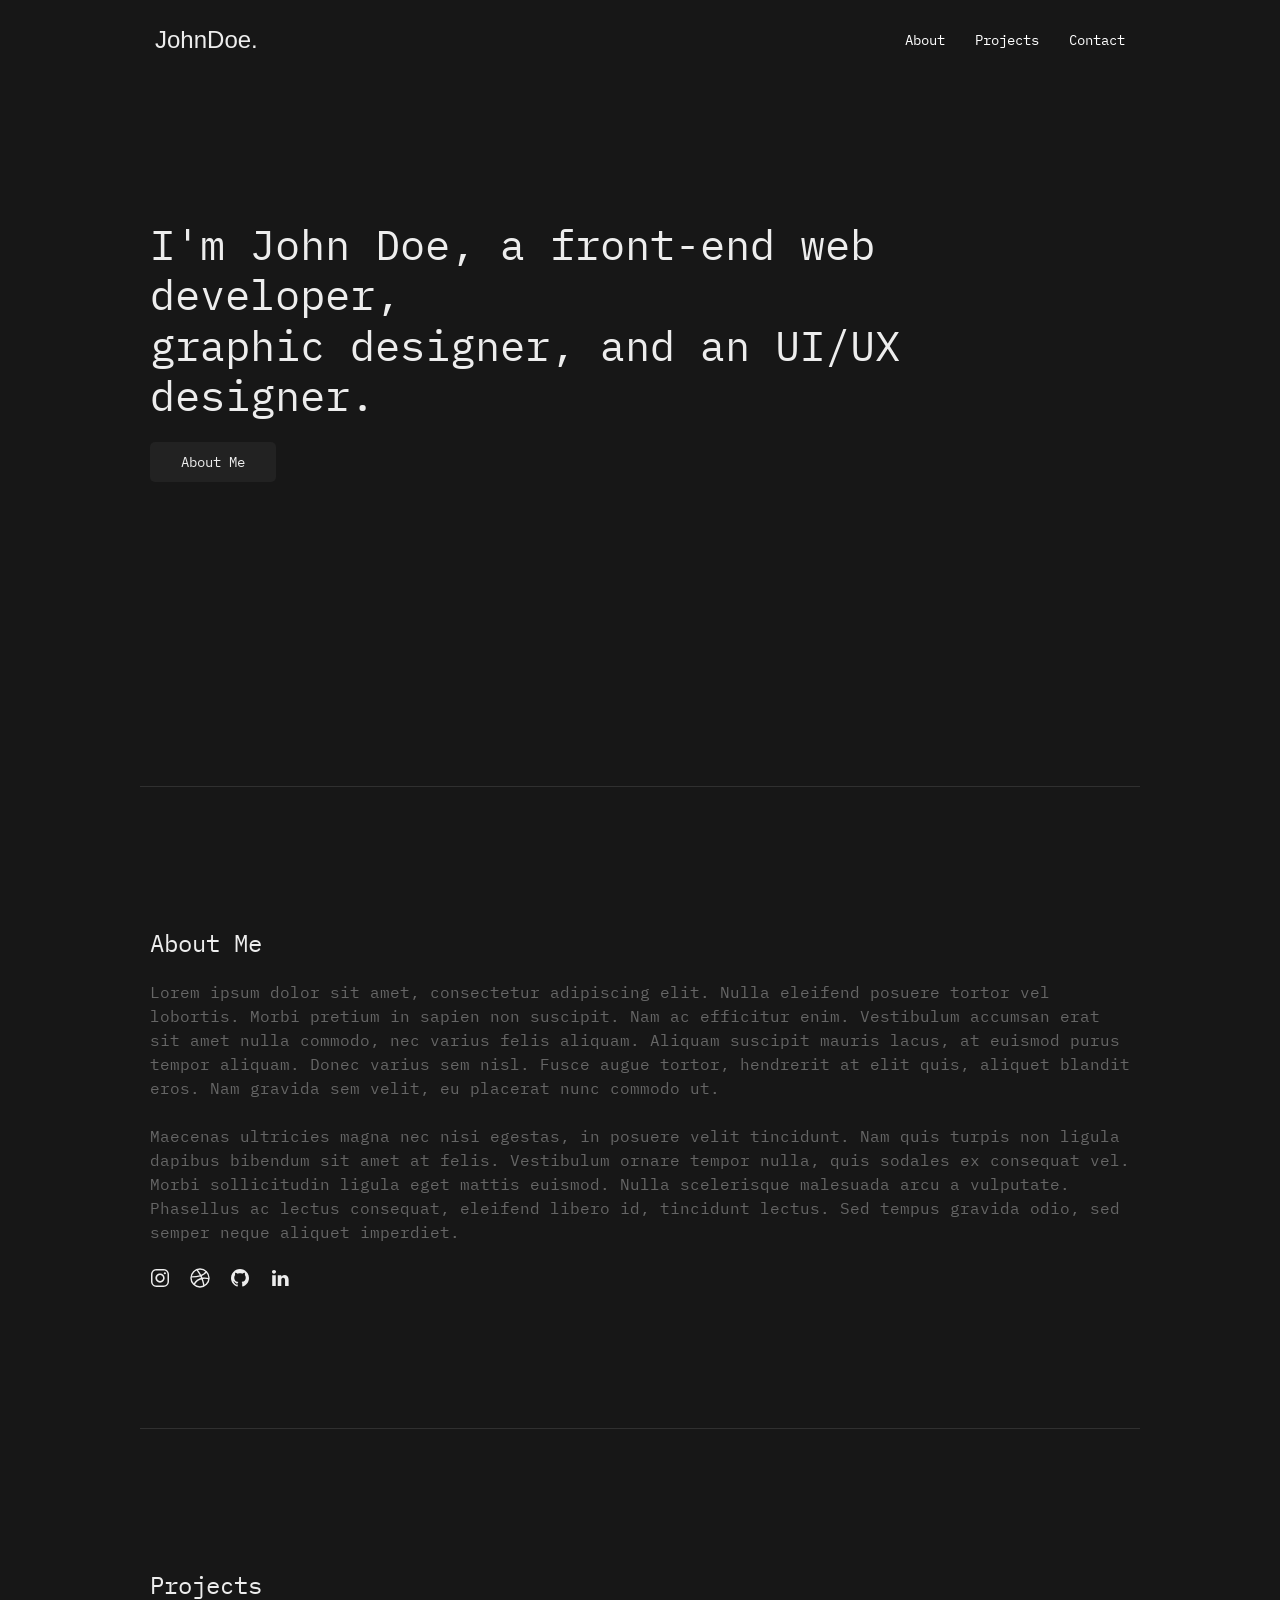
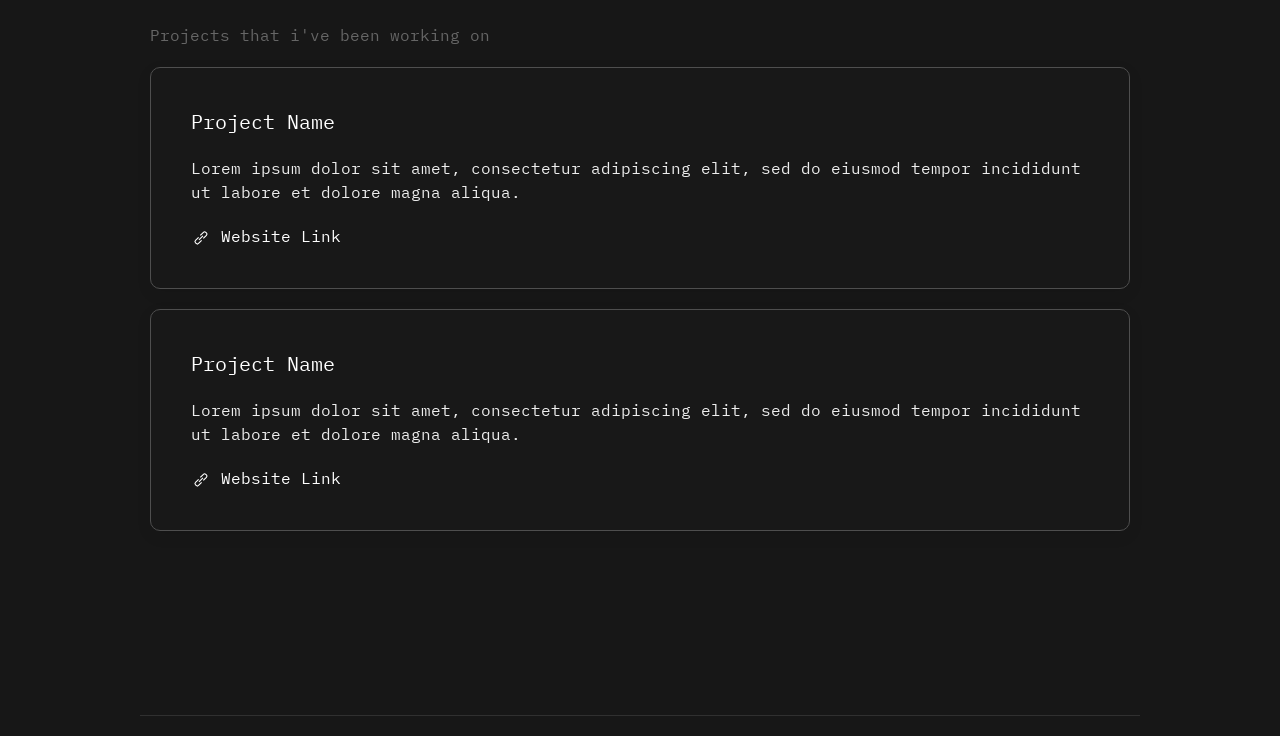
==== src/main/resources/static/portfolio/index.html @ 49065fb0 "smth" ====
<!DOCTYPE html>
<html lang="en">
<head>
    <meta charset="UTF-8">
    <meta http-equiv="X-UA-Compatible" content="IE=edge">
    <meta name="viewport" content="width=device-width, initial-scale=1.0">
    <link rel="stylesheet" href="css/uikit.css">
    <link rel="stylesheet" href="css/styles.css">
    <script src="js/uikit.js"></script>
    <script src="js/uikit-icons.js"></script>

    <title>Portfolio</title>
</head>
<body>
<!-- Navigation Bar -->
    <nav class="uk-navbar-container uk-margin-small-left uk-margin-small-right uk-visible@m uk-margin-xlarge-left uk-margin-xlarge-right" uk-navbar uk-sticky="sel-target: .uk-navbar-container; cls-active: uk-navbar-sticky">
    
    <div class="uk-navbar-left">
        <a href="" class="uk-navbar-item uk-logo uk-light">JohnDoe.</a>
    </div>
    <div class="uk-navbar-right">

        <ul class="uk-navbar-nav uk-light">
            <li><a class="uk-button-text uk-text-capitalize" href="#about" uk-scroll>About</a></li>
            <li><a class="uk-button-text uk-text-capitalize" href="#projects" uk-scroll>Projects</a></li>
            <li><a class="uk-button-text uk-text-capitalize" href="mailto:" uk-scroll>Contact</a></li>

        </ul>

    </div>
</nav>
<!-- Navigation Bar Ends  -->

<!-- Navigation Bar Mobile -->
<nav class="uk-navbar-container uk-margin-small-left uk-margin-small-right uk-hidden@m uk-margin-xlarge-left uk-margin-xlarge-right" uk-navbar uk-sticky="sel-target: .uk-navbar-container; cls-active: uk-navbar-sticky">
    
    <div class="uk-navbar-left">
        <a href="" class="uk-navbar-item uk-logo uk-light">JohnDoe.</a>
    </div>
    <div class="uk-navbar-right">

        <ul class="uk-navbar-nav uk-light">
            <li><button uk-toggle="target: #offcanvas-nav" type="button" uk-navbar-toggle-icon></button></li>

        </ul>

    </div>
</nav>
<!-- Change This -->
<div id="offcanvas-nav" uk-offcanvas="overlay: true">
    <div class="uk-offcanvas-bar uk-flex uk-flex-column">

        <ul class="uk-nav uk-nav-primary uk-nav-center uk-margin-auto-vertical">
            <li class="uk-active"><a href="#" uk-scroll>Home</a></li>
            <li class="uk-active"><a href="#about" uk-scroll>About</a></li>
            <li class="uk-active"><a href="#projects" uk-scroll>Projects</a></li>
            <li class="uk-active"><a href="mailto:">Contact</a></li> <!--- change to ur email-->

        </ul>




    </div>
</div>

<!-- Navigation Bar Mobile Ends -->
<!-- Home -->
<section class="uk-margin-small-left uk-margin-small-right uk-margin-xlarge-top uk-margin-xlarge-bottom">
    <h1 class="uk-margin-xlarge-left uk-light uk-text-left uk-margin-xlarge-right">I'm John Doe, a front-end web developer, <br>graphic designer, and an UI/UX designer.</h1>
    <a href="#about" class="uk-margin-xlarge-left uk-text-capitalize uk-button uk-button-secondary" uk-scroll>About Me</a>


</section>

<!-- Home Ends -->
<br>


<hr class="uk-margin-xlarge-top uk-margin-xlarge-left uk-margin-xlarge-right">

<!-- About Me -->
<section id="about" class="uk-margin-small-left uk-margin-small-right uk-margin-xlarge-top uk-margin-xlarge-bottom">
<h3 class="uk-margin-xlarge-left uk-light">About Me</h3>
<!-- Change here to ur paragraph -->
<p class="uk-margin-xlarge-left uk-margin-xlarge-right">Lorem ipsum dolor sit amet, consectetur adipiscing elit. Nulla eleifend posuere tortor vel lobortis. Morbi pretium in sapien non suscipit. Nam ac efficitur enim. Vestibulum accumsan erat sit amet nulla commodo, nec varius felis aliquam. Aliquam suscipit mauris lacus, at euismod purus tempor aliquam. Donec varius sem nisl. Fusce augue tortor, hendrerit at elit quis, aliquet blandit eros. Nam gravida sem velit, eu placerat nunc commodo ut. <br><br>Maecenas ultricies magna nec nisi egestas, in posuere velit tincidunt. Nam quis turpis non ligula dapibus bibendum sit amet at felis. Vestibulum ornare tempor nulla, quis sodales ex consequat vel. Morbi sollicitudin ligula eget mattis euismod. Nulla scelerisque malesuada arcu a vulputate. Phasellus ac lectus consequat, eleifend libero id, tincidunt lectus. Sed tempus gravida odio, sed semper neque aliquet imperdiet.</p>
<a href="" class="uk-margin-xlarge-left uk-light uk-button-text" uk-icon="instagram"></a> &nbsp;<a href="" class="uk-light uk-button-text" uk-icon="dribbble"></a> &nbsp;<a href="" class="uk-button-text uk-light" uk-icon="github"></a> &nbsp;<a href="" class=" uk-light uk-button-text" uk-icon="linkedin"></a>

<!-- About Me Ends -->




</section>

<!-- Projects Section -->
<hr class="uk-margin-xlarge-left uk-margin-xlarge-right">
<section id="projects" class="uk-margin-small-left uk-margin-small-right uk-margin-xlarge-top uk-margin-xlarge-bottom">
<h3 class="uk-margin-xlarge-left uk-light">Projects</h3>
<p class="uk-margin-xlarge-left">Projects that i've been working on</p>

<div class="uk-margin-xlarge-left uk-margin-xlarge-right">
    <!-- Change all of this to ur projects -->
    <div class="uk-margin uk-card uk-card-secondary uk-card-body ">
        <h4>Project Name</h4>
        <p>Lorem ipsum dolor sit amet, consectetur adipiscing elit, sed do eiusmod tempor incididunt ut labore et dolore magna aliqua.</p>
        <a class="uk-button-text uk-text-decoration-none" href="">
            <span uk-icon="icon: link">
            </span> Website Link </a>
        </div>
        <div class="uk-margin uk-card uk-card-secondary uk-card-body ">
            <h4>Project Name</h4>
            <p>Lorem ipsum dolor sit amet, consectetur adipiscing elit, sed do eiusmod tempor incididunt ut labore et dolore magna aliqua.</p>
            <a class="uk-button-text uk-text-decoration-none" href="">
                <span uk-icon="icon: link">
                </span> Website Link </a>
            </div></div>



    <br>


</section>
<hr class="uk-margin-xlarge-left uk-margin-xlarge-right">
</div>
<!-- Projects Section Ends -->
    
</body>
</html>
---- src/main/resources/static/portfolio/css/styles.css ----
html{
    font-family: IBM Plex Mono;
}
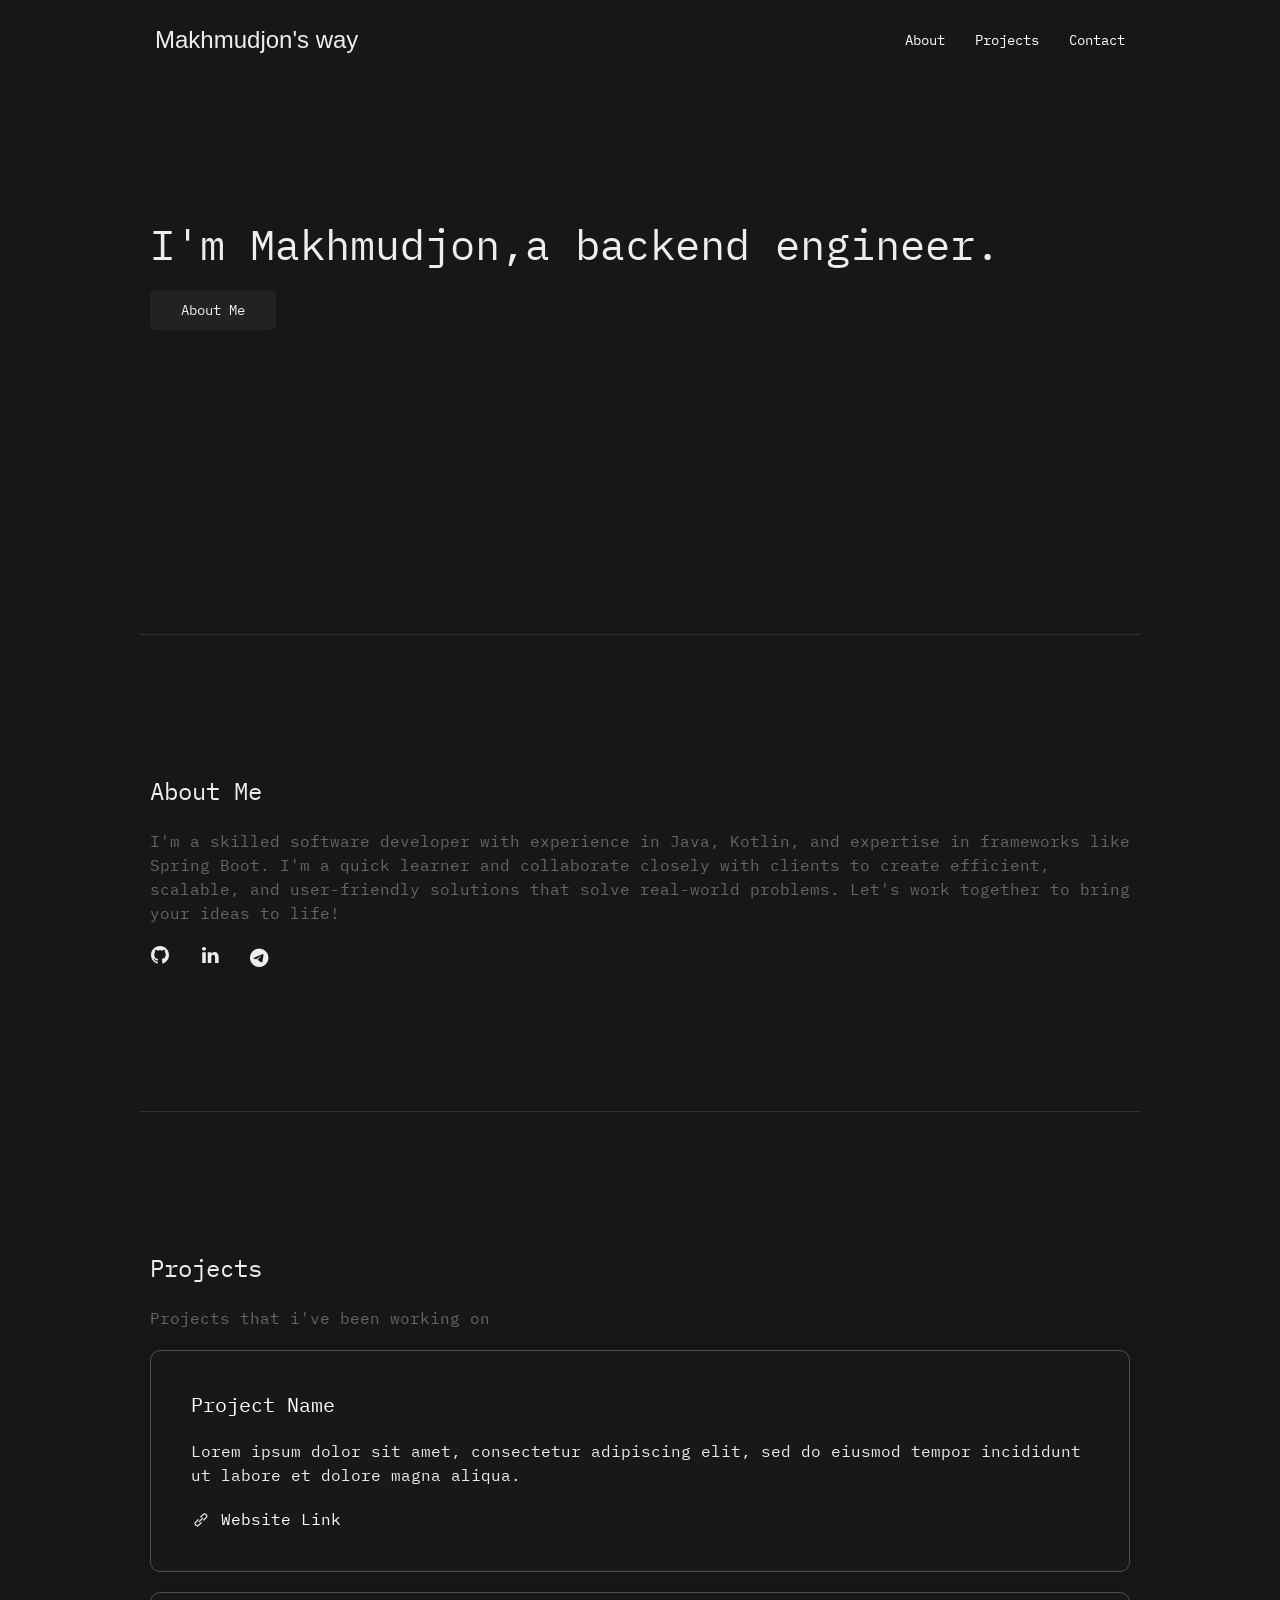
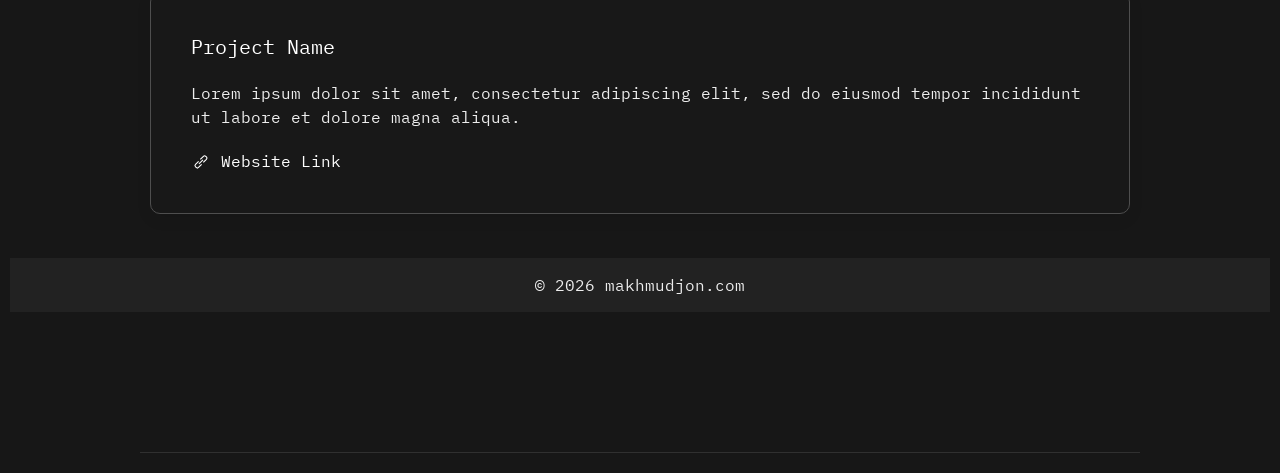
==== commit 2450ab01: "smth changes" ====
--- a/src/main/resources/static/portfolio/index.html
+++ b/src/main/resources/static/portfolio/index.html
@@ -8,15 +8,17 @@
     <link rel="stylesheet" href="css/styles.css">
     <script src="js/uikit.js"></script>
     <script src="js/uikit-icons.js"></script>
+    <link rel="stylesheet" href="https://cdnjs.cloudflare.com/ajax/libs/font-awesome/6.5.1/css/all.min.css">
 
     <title>Portfolio</title>
+
 </head>
 <body>
 <!-- Navigation Bar -->
     <nav class="uk-navbar-container uk-margin-small-left uk-margin-small-right uk-visible@m uk-margin-xlarge-left uk-margin-xlarge-right" uk-navbar uk-sticky="sel-target: .uk-navbar-container; cls-active: uk-navbar-sticky">
     
     <div class="uk-navbar-left">
-        <a href="" class="uk-navbar-item uk-logo uk-light">JohnDoe.</a>
+            <a href="" class="uk-navbar-item uk-logo uk-light">Makhmudjon's way</a>
     </div>
     <div class="uk-navbar-right">
 
@@ -33,9 +35,9 @@
 
 <!-- Navigation Bar Mobile -->
 <nav class="uk-navbar-container uk-margin-small-left uk-margin-small-right uk-hidden@m uk-margin-xlarge-left uk-margin-xlarge-right" uk-navbar uk-sticky="sel-target: .uk-navbar-container; cls-active: uk-navbar-sticky">
-    
+
     <div class="uk-navbar-left">
-        <a href="" class="uk-navbar-item uk-logo uk-light">JohnDoe.</a>
+        <a href="" class="uk-navbar-item uk-logo uk-light">Makhmudjon's way.</a>
     </div>
     <div class="uk-navbar-right">
 
@@ -67,10 +69,8 @@
 <!-- Navigation Bar Mobile Ends -->
 <!-- Home -->
 <section class="uk-margin-small-left uk-margin-small-right uk-margin-xlarge-top uk-margin-xlarge-bottom">
-    <h1 class="uk-margin-xlarge-left uk-light uk-text-left uk-margin-xlarge-right">I'm John Doe, a front-end web developer, <br>graphic designer, and an UI/UX designer.</h1>
+    <h1 class="uk-margin-xlarge-left uk-light uk-text-left uk-margin-xlarge-right">I'm Makhmudjon,a backend engineer.</h1>
     <a href="#about" class="uk-margin-xlarge-left uk-text-capitalize uk-button uk-button-secondary" uk-scroll>About Me</a>
-
-
 </section>
 
 <!-- Home Ends -->
@@ -80,14 +80,25 @@
 <hr class="uk-margin-xlarge-top uk-margin-xlarge-left uk-margin-xlarge-right">
 
 <!-- About Me -->
+<style>
+    .social-icon {
+        display: inline-flex;
+        align-items: center;
+        justify-content: center;
+    }
+</style>
 <section id="about" class="uk-margin-small-left uk-margin-small-right uk-margin-xlarge-top uk-margin-xlarge-bottom">
 <h3 class="uk-margin-xlarge-left uk-light">About Me</h3>
 <!-- Change here to ur paragraph -->
-<p class="uk-margin-xlarge-left uk-margin-xlarge-right">Lorem ipsum dolor sit amet, consectetur adipiscing elit. Nulla eleifend posuere tortor vel lobortis. Morbi pretium in sapien non suscipit. Nam ac efficitur enim. Vestibulum accumsan erat sit amet nulla commodo, nec varius felis aliquam. Aliquam suscipit mauris lacus, at euismod purus tempor aliquam. Donec varius sem nisl. Fusce augue tortor, hendrerit at elit quis, aliquet blandit eros. Nam gravida sem velit, eu placerat nunc commodo ut. <br><br>Maecenas ultricies magna nec nisi egestas, in posuere velit tincidunt. Nam quis turpis non ligula dapibus bibendum sit amet at felis. Vestibulum ornare tempor nulla, quis sodales ex consequat vel. Morbi sollicitudin ligula eget mattis euismod. Nulla scelerisque malesuada arcu a vulputate. Phasellus ac lectus consequat, eleifend libero id, tincidunt lectus. Sed tempus gravida odio, sed semper neque aliquet imperdiet.</p>
-<a href="" class="uk-margin-xlarge-left uk-light uk-button-text" uk-icon="instagram"></a> &nbsp;<a href="" class="uk-light uk-button-text" uk-icon="dribbble"></a> &nbsp;<a href="" class="uk-button-text uk-light" uk-icon="github"></a> &nbsp;<a href="" class=" uk-light uk-button-text" uk-icon="linkedin"></a>
+<p class="uk-margin-xlarge-left uk-margin-xlarge-right"> I'm a skilled software developer with experience in Java, Kotlin, and expertise in frameworks like Spring Boot. I'm a quick learner and collaborate closely with clients to create efficient, scalable, and user-friendly solutions that solve real-world problems.
+    Let's work together to bring your ideas to life!</p>
+    <a href="https://github.com/MakhmudjonFoziljonov" class="uk-margin-xlarge-left uk-light uk-button-text social-icon" uk-icon="github"></a> &nbsp;
+    <a href="https://www.linkedin.com/in/mahmudjon/" class="uk-button-text uk-light social-icon" uk-icon="linkedin"></a> &nbsp;
+    <a href="https://t.me/makhmoudjon" class="uk-light uk-button-text social-icon">
+        <i class="fab fa-telegram" style="font-size: 19px"></i>
+    </a>
 
-<!-- About Me Ends -->
-
+    <!-- About Me Ends -->
 
 
 
@@ -120,6 +131,11 @@
 
     <br>
 
+    <footer class="uk-section uk-section-secondary uk-padding-small">
+        <div class="uk-container uk-text-center">
+            <p class="uk-margin-remove">© 2026 makhmudjon.com</p>
+        </div>
+    </footer>
 
 </section>
 <hr class="uk-margin-xlarge-left uk-margin-xlarge-right">
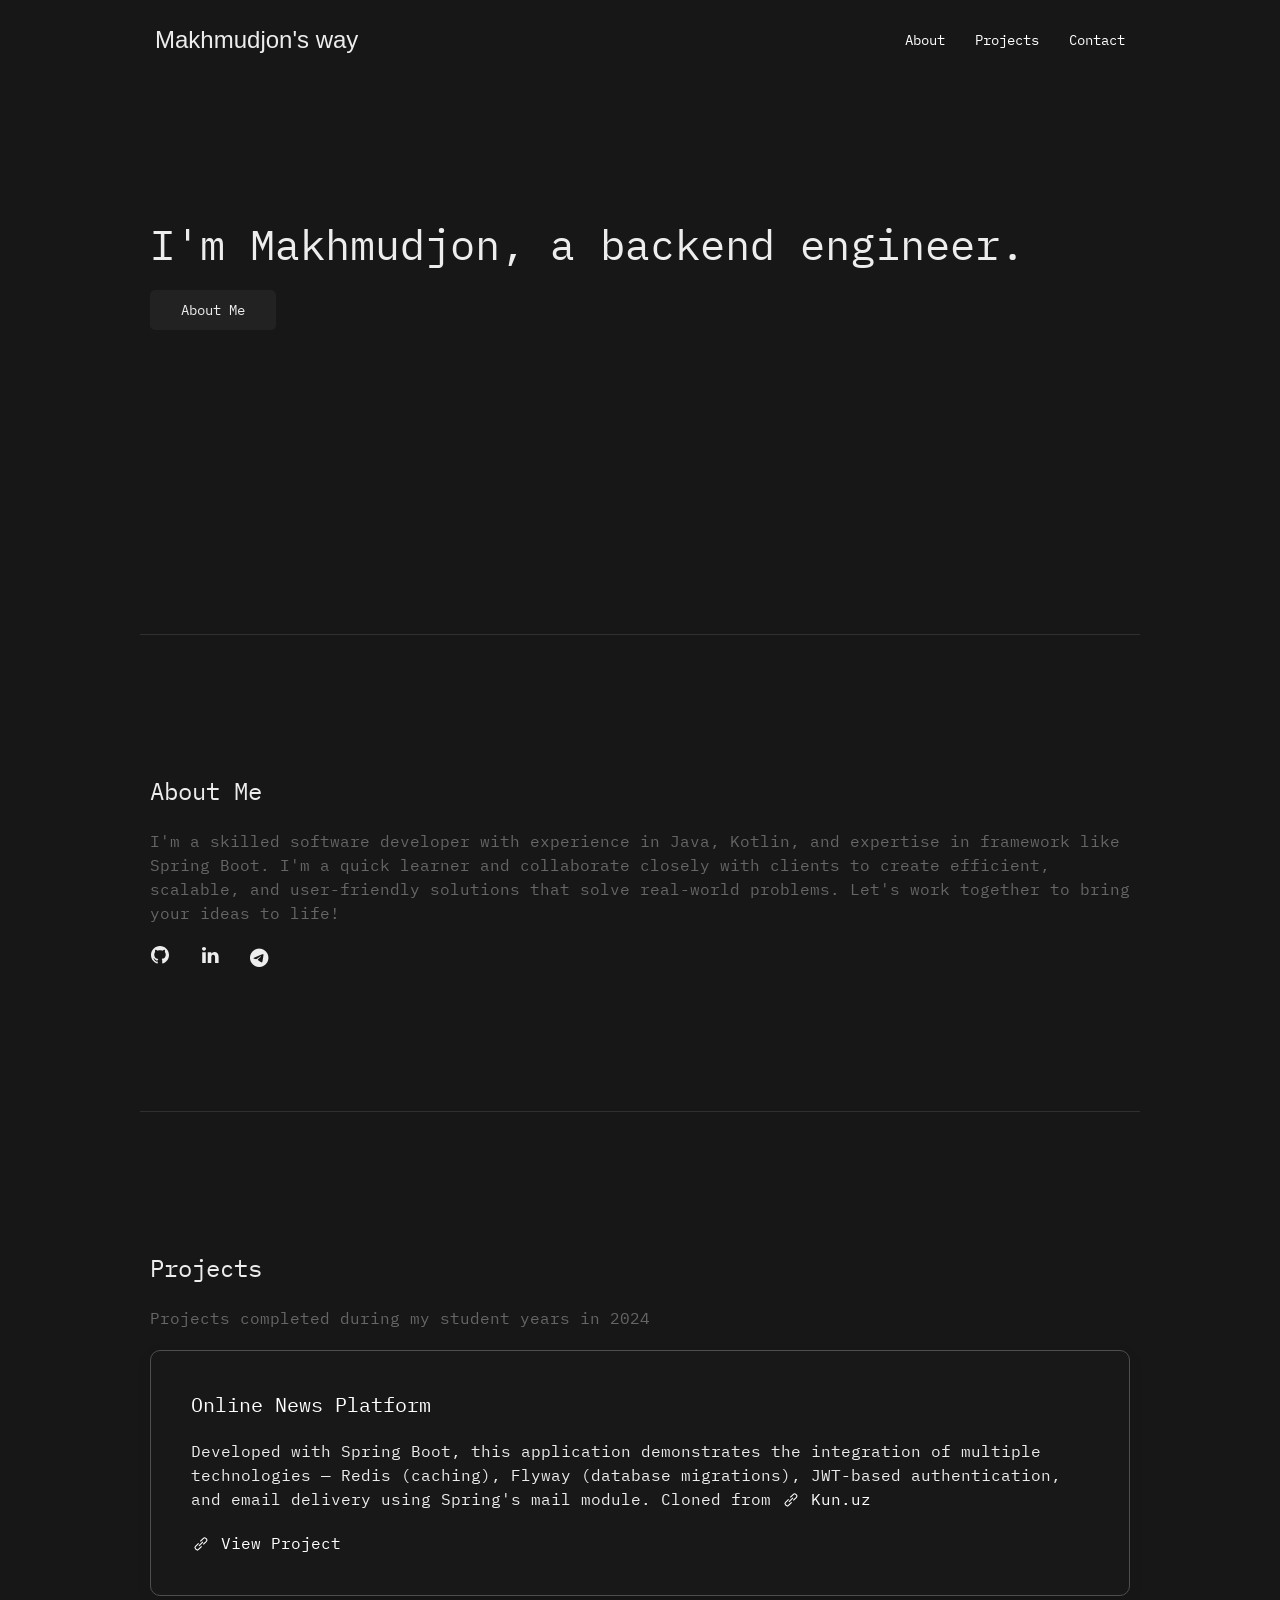
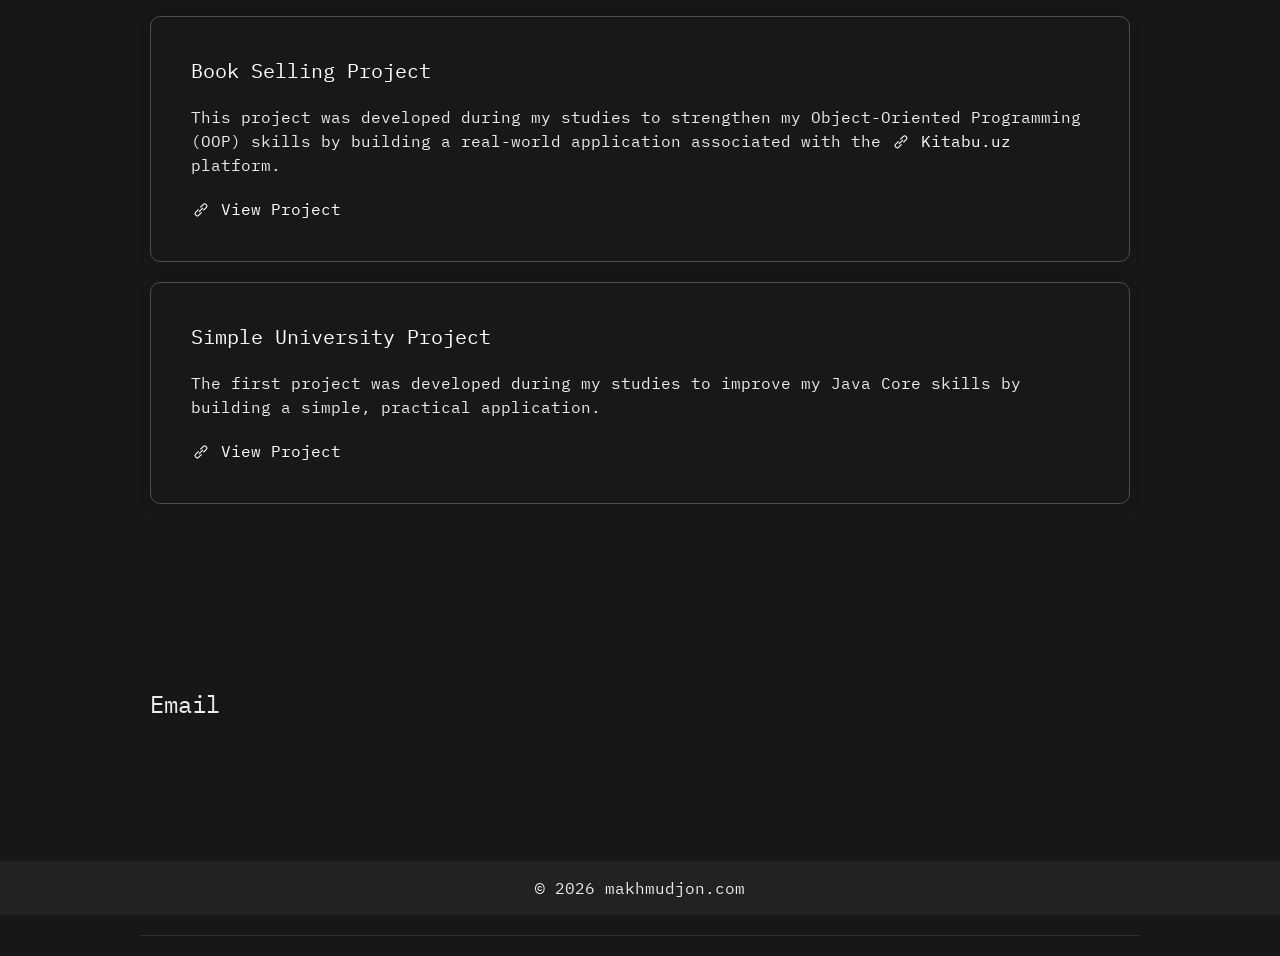
==== commit a70eafe7: "#smth" ====
--- a/src/main/resources/static/portfolio/index.html
+++ b/src/main/resources/static/portfolio/index.html
@@ -1,5 +1,5 @@
 <!DOCTYPE html>
-<html lang="en">
+<html lang="en" xmlns="http://www.w3.org/1999/html">
 <head>
     <meta charset="UTF-8">
     <meta http-equiv="X-UA-Compatible" content="IE=edge">
@@ -15,18 +15,18 @@
 </head>
 <body>
 <!-- Navigation Bar -->
-    <nav class="uk-navbar-container uk-margin-small-left uk-margin-small-right uk-visible@m uk-margin-xlarge-left uk-margin-xlarge-right" uk-navbar uk-sticky="sel-target: .uk-navbar-container; cls-active: uk-navbar-sticky">
-    
+<nav class="uk-navbar-container uk-margin-small-left uk-margin-small-right uk-visible@m uk-margin-xlarge-left uk-margin-xlarge-right"
+     uk-navbar uk-sticky="sel-target: .uk-navbar-container; cls-active: uk-navbar-sticky">
+
     <div class="uk-navbar-left">
-            <a href="" class="uk-navbar-item uk-logo uk-light">Makhmudjon's way</a>
+        <a href="" class="uk-navbar-item uk-logo uk-light">Makhmudjon's way</a>
     </div>
     <div class="uk-navbar-right">
 
         <ul class="uk-navbar-nav uk-light">
             <li><a class="uk-button-text uk-text-capitalize" href="#about" uk-scroll>About</a></li>
             <li><a class="uk-button-text uk-text-capitalize" href="#projects" uk-scroll>Projects</a></li>
-            <li><a class="uk-button-text uk-text-capitalize" href="mailto:" uk-scroll>Contact</a></li>
-
+            <li><a class="uk-button-text uk-text-capitalize" href="#contact" uk-scroll>Contact</a></li>
         </ul>
 
     </div>
@@ -34,7 +34,8 @@
 <!-- Navigation Bar Ends  -->
 
 <!-- Navigation Bar Mobile -->
-<nav class="uk-navbar-container uk-margin-small-left uk-margin-small-right uk-hidden@m uk-margin-xlarge-left uk-margin-xlarge-right" uk-navbar uk-sticky="sel-target: .uk-navbar-container; cls-active: uk-navbar-sticky">
+<nav class="uk-navbar-container uk-margin-small-left uk-margin-small-right uk-hidden@m uk-margin-xlarge-left uk-margin-xlarge-right"
+     uk-navbar uk-sticky="sel-target: .uk-navbar-container; cls-active: uk-navbar-sticky">
 
     <div class="uk-navbar-left">
         <a href="" class="uk-navbar-item uk-logo uk-light">Makhmudjon's way.</a>
@@ -42,7 +43,9 @@
     <div class="uk-navbar-right">
 
         <ul class="uk-navbar-nav uk-light">
-            <li><button uk-toggle="target: #offcanvas-nav" type="button" uk-navbar-toggle-icon></button></li>
+            <li>
+                <button uk-toggle="target: #offcanvas-nav" type="button" uk-navbar-toggle-icon></button>
+            </li>
 
         </ul>
 
@@ -56,11 +59,9 @@
             <li class="uk-active"><a href="#" uk-scroll>Home</a></li>
             <li class="uk-active"><a href="#about" uk-scroll>About</a></li>
             <li class="uk-active"><a href="#projects" uk-scroll>Projects</a></li>
-            <li class="uk-active"><a href="mailto:">Contact</a></li> <!--- change to ur email-->
+            <li class="uk-active"><a href="#contact">Contact</a></li> <!--- change to ur email-->
 
         </ul>
-
-
 
 
     </div>
@@ -69,8 +70,10 @@
 <!-- Navigation Bar Mobile Ends -->
 <!-- Home -->
 <section class="uk-margin-small-left uk-margin-small-right uk-margin-xlarge-top uk-margin-xlarge-bottom">
-    <h1 class="uk-margin-xlarge-left uk-light uk-text-left uk-margin-xlarge-right">I'm Makhmudjon,a backend engineer.</h1>
-    <a href="#about" class="uk-margin-xlarge-left uk-text-capitalize uk-button uk-button-secondary" uk-scroll>About Me</a>
+    <h1 class="uk-margin-xlarge-left uk-light uk-text-left uk-margin-xlarge-right">I'm Makhmudjon, a backend
+        engineer.</h1>
+    <a href="#about" class="uk-margin-xlarge-left uk-text-capitalize uk-button uk-button-secondary" uk-scroll>About
+        Me</a>
 </section>
 
 <!-- Home Ends -->
@@ -88,12 +91,16 @@
     }
 </style>
 <section id="about" class="uk-margin-small-left uk-margin-small-right uk-margin-xlarge-top uk-margin-xlarge-bottom">
-<h3 class="uk-margin-xlarge-left uk-light">About Me</h3>
-<!-- Change here to ur paragraph -->
-<p class="uk-margin-xlarge-left uk-margin-xlarge-right"> I'm a skilled software developer with experience in Java, Kotlin, and expertise in frameworks like Spring Boot. I'm a quick learner and collaborate closely with clients to create efficient, scalable, and user-friendly solutions that solve real-world problems.
-    Let's work together to bring your ideas to life!</p>
-    <a href="https://github.com/MakhmudjonFoziljonov" class="uk-margin-xlarge-left uk-light uk-button-text social-icon" uk-icon="github"></a> &nbsp;
-    <a href="https://www.linkedin.com/in/mahmudjon/" class="uk-button-text uk-light social-icon" uk-icon="linkedin"></a> &nbsp;
+    <h3 class="uk-margin-xlarge-left uk-light">About Me</h3>
+    <!-- Change here to ur paragraph -->
+    <p class="uk-margin-xlarge-left uk-margin-xlarge-right"> I'm a skilled software developer with experience in Java,
+        Kotlin, and expertise in framework like Spring Boot. I'm a quick learner and collaborate closely with clients to
+        create efficient, scalable, and user-friendly solutions that solve real-world problems.
+        Let's work together to bring your ideas to life!</p>
+    <a href="https://github.com/MakhmudjonFoziljonov" class="uk-margin-xlarge-left uk-light uk-button-text social-icon"
+       uk-icon="github"></a> &nbsp;
+    <a href="https://www.linkedin.com/in/mahmudjon/" class="uk-button-text uk-light social-icon" uk-icon="linkedin"></a>
+    &nbsp;
     <a href="https://t.me/makhmoudjon" class="uk-light uk-button-text social-icon">
         <i class="fab fa-telegram" style="font-size: 19px"></i>
     </a>
@@ -101,46 +108,72 @@
     <!-- About Me Ends -->
 
 
-
 </section>
 
 <!-- Projects Section -->
 <hr class="uk-margin-xlarge-left uk-margin-xlarge-right">
 <section id="projects" class="uk-margin-small-left uk-margin-small-right uk-margin-xlarge-top uk-margin-xlarge-bottom">
-<h3 class="uk-margin-xlarge-left uk-light">Projects</h3>
-<p class="uk-margin-xlarge-left">Projects that i've been working on</p>
-
-<div class="uk-margin-xlarge-left uk-margin-xlarge-right">
-    <!-- Change all of this to ur projects -->
-    <div class="uk-margin uk-card uk-card-secondary uk-card-body ">
-        <h4>Project Name</h4>
-        <p>Lorem ipsum dolor sit amet, consectetur adipiscing elit, sed do eiusmod tempor incididunt ut labore et dolore magna aliqua.</p>
-        <a class="uk-button-text uk-text-decoration-none" href="">
-            <span uk-icon="icon: link">
-            </span> Website Link </a>
-        </div>
-        <div class="uk-margin uk-card uk-card-secondary uk-card-body ">
-            <h4>Project Name</h4>
-            <p>Lorem ipsum dolor sit amet, consectetur adipiscing elit, sed do eiusmod tempor incididunt ut labore et dolore magna aliqua.</p>
-            <a class="uk-button-text uk-text-decoration-none" href="">
-                <span uk-icon="icon: link">
-                </span> Website Link </a>
-            </div></div>
+    <h3 class="uk-margin-xlarge-left uk-light">Projects</h3>
+    <p class="uk-margin-xlarge-left">Projects completed during my student years in 2024</p>
 
 
+    <div class="uk-margin-xlarge-left uk-margin-xlarge-right">
+        <!-- Portfolio Projects Section 1 -->
+        <div class="uk-margin uk-card uk-card-secondary uk-card-body">
+            <h4>Online News Platform</h4>
+            <p>Developed with Spring Boot, this application demonstrates the integration of multiple technologies
+                — Redis (caching), Flyway (database migrations), JWT-based authentication, and email delivery using
+                Spring's mail module.
+                Cloned from <a class="uk-button-text uk-text-decoration-none" href="https://kun.uz">
+                    <span uk-icon="icon: link"></span> Kun.uz
+                </a>
+            </p>
 
+            <a class="uk-button-text uk-text-decoration-none"
+               href="https://github.com/MakhmudjonFoziljonov/kunuz">
+                <span uk-icon="icon: link"></span> View Project
+            </a>
+        </div>
+        <!-- Portfolio Projects Section 2 -->
+        <div class="uk-margin uk-card uk-card-secondary uk-card-body">
+            <h4>Book Selling Project</h4>
+            <p>This project was developed during my studies to strengthen my Object-Oriented Programming (OOP)
+                skills by building a real-world application associated with the
+                <a class="uk-button-text uk-text-decoration-none" href="https://kitabu.uz">
+                    <span uk-icon="icon: link"></span> Kitabu.uz
+                </a> platform.
+            </p>
+            <a class="uk-button-text uk-text-decoration-none" href="https://github.com/MakhmudjonFoziljonov/kitabu_oop">
+                <span uk-icon="icon: link"></span> View Project
+            </a>
+        </div>
+        <!-- Portfolio Projects Section 3 -->
+        <div class="uk-margin uk-card uk-card-secondary uk-card-body">
+            <h4>Simple University Project</h4>
+            <p>The first project was developed during my studies to improve my Java Core
+                skills by building a simple, practical application.
+            </p>
+            <a class="uk-button-text uk-text-decoration-none"
+               href="https://github.com/MakhmudjonFoziljonov/university_project">
+                <span uk-icon="icon: link"></span> View Project
+            </a>
+        </div>
+
+    </div>
     <br>
+</section>
 
-    <footer class="uk-section uk-section-secondary uk-padding-small">
-        <div class="uk-container uk-text-center">
-            <p class="uk-margin-remove">© 2026 makhmudjon.com</p>
-        </div>
-    </footer>
+<section id="contact" class="uk-margin-small-left uk-margin-small-right uk-margin-xlarge-top uk-margin-xlarge-bottom">
+    <h3 class="uk-margin-xlarge-left uk-light">Email</h3>
+</section>
 
-</section>
+<footer class="uk-section uk-section-secondary uk-padding-small">
+    <div class="uk-container uk-text-center">
+        <p class="uk-margin-remove">© 2026 makhmudjon.com</p>
+    </div>
+</footer>
 <hr class="uk-margin-xlarge-left uk-margin-xlarge-right">
-</div>
 <!-- Projects Section Ends -->
-    
+
 </body>
 </html>
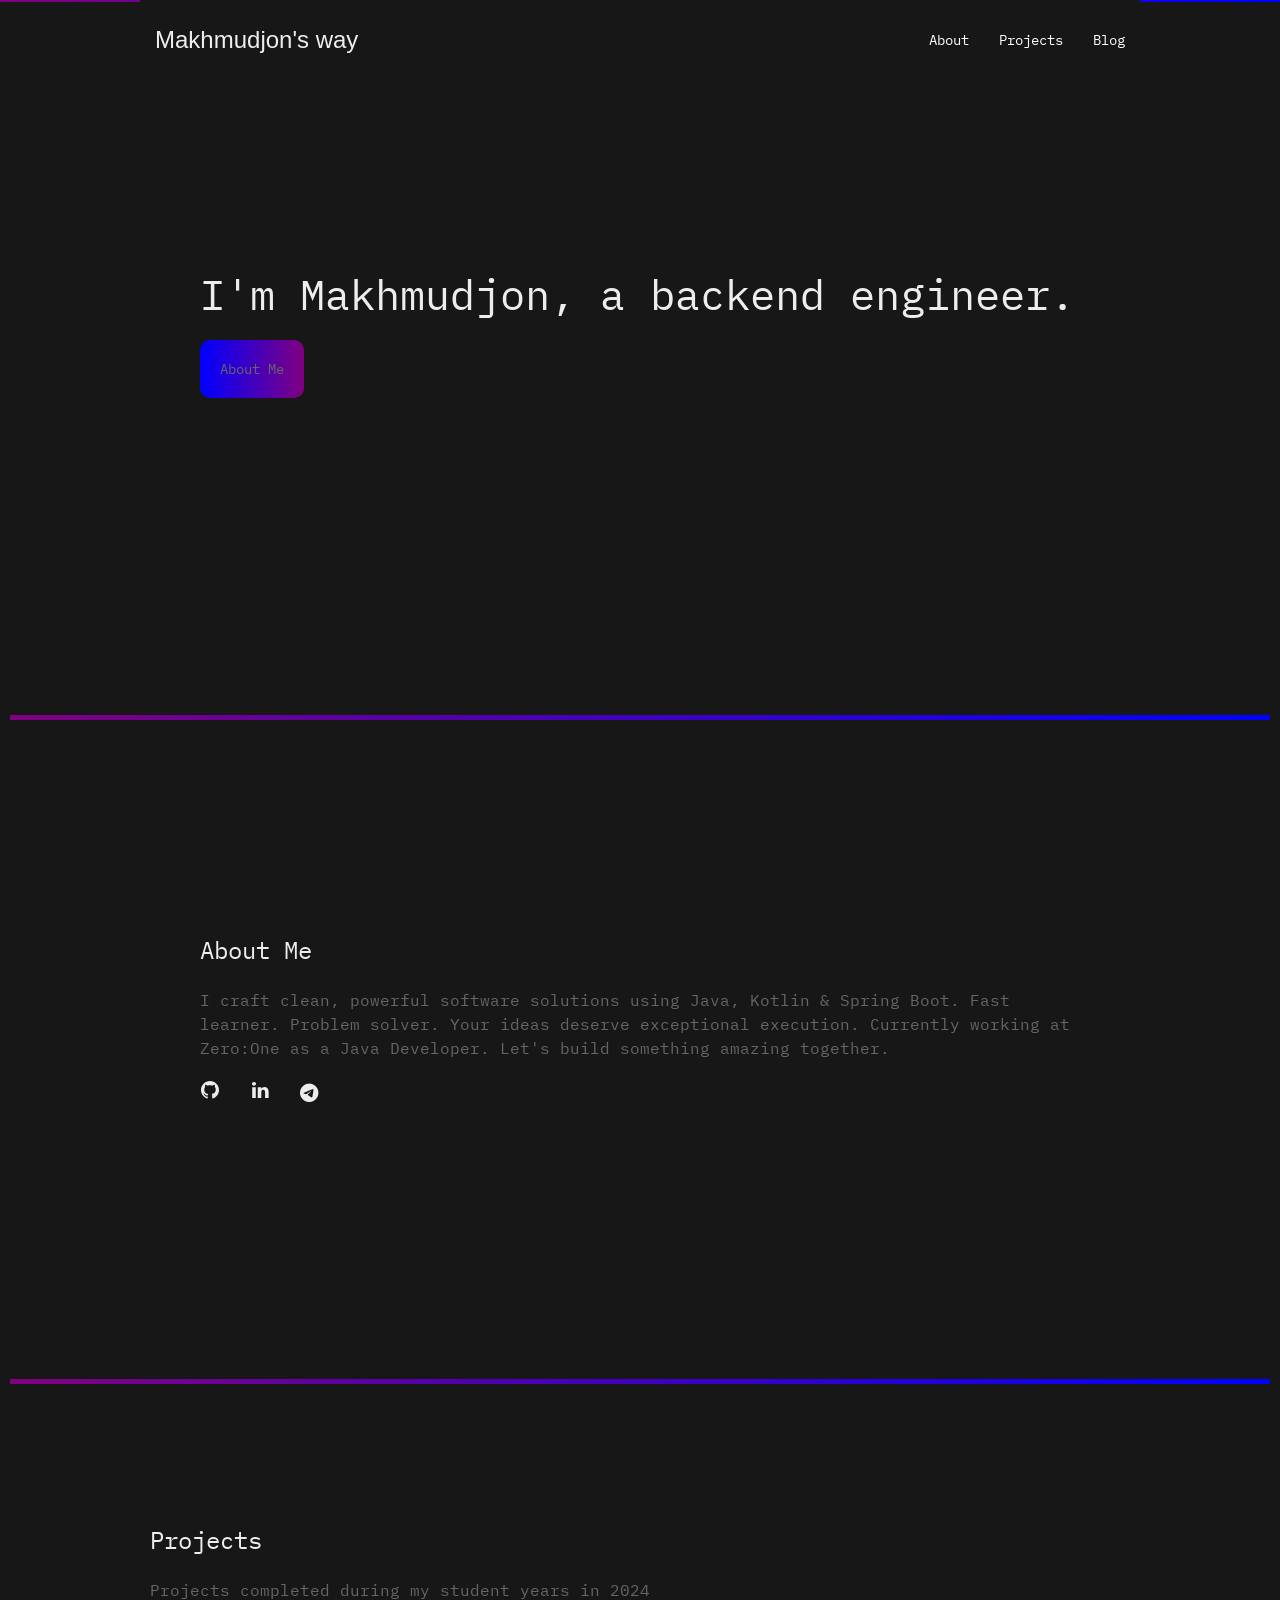
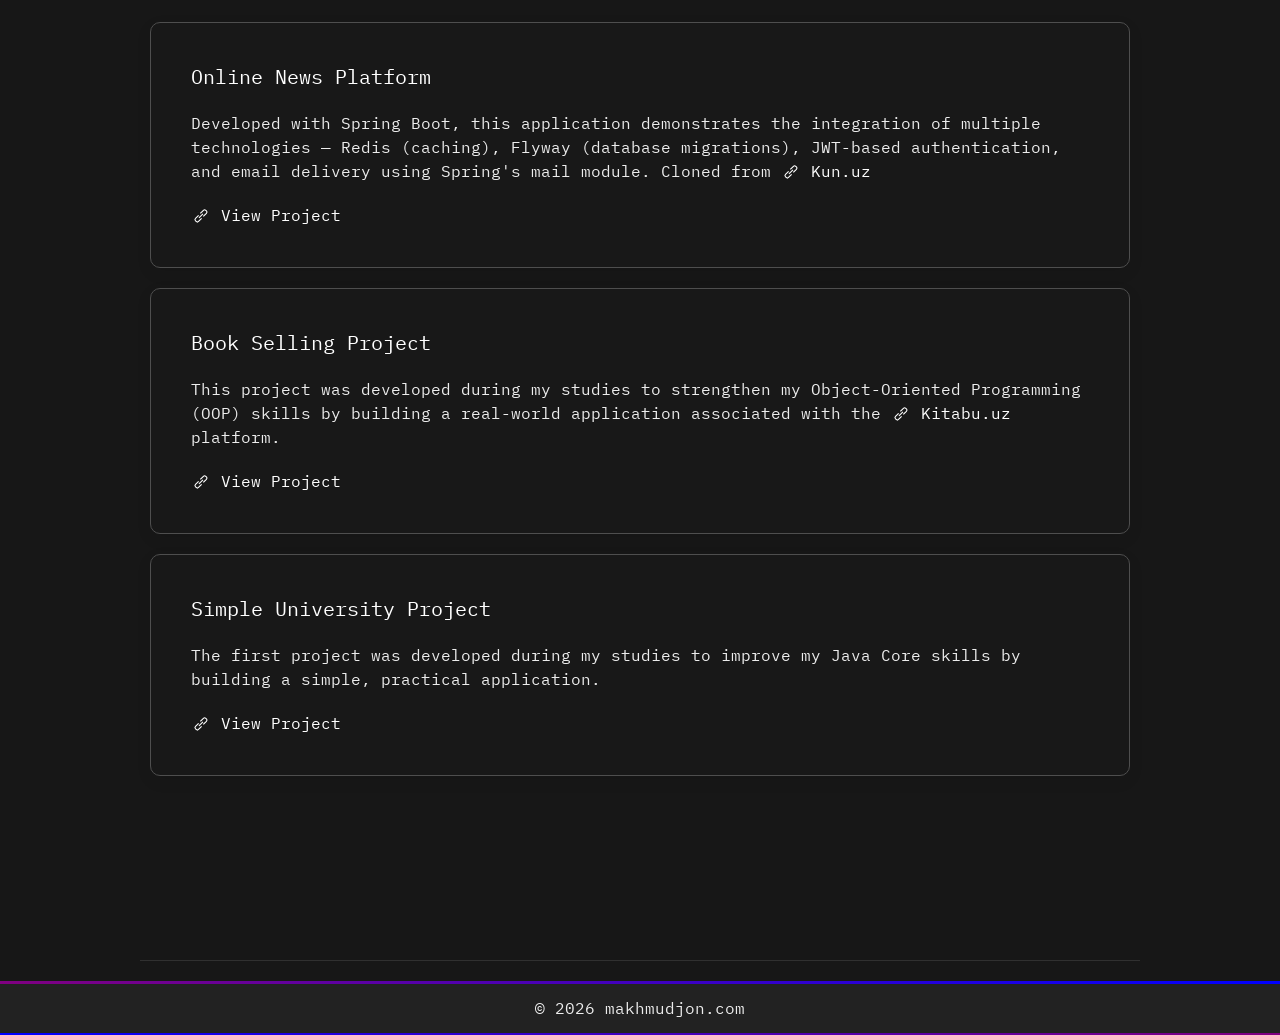
==== commit a13aa2e3: "#smth" ====
--- a/src/main/resources/static/portfolio/index.html
+++ b/src/main/resources/static/portfolio/index.html
@@ -26,7 +26,7 @@
         <ul class="uk-navbar-nav uk-light">
             <li><a class="uk-button-text uk-text-capitalize" href="#about" uk-scroll>About</a></li>
             <li><a class="uk-button-text uk-text-capitalize" href="#projects" uk-scroll>Projects</a></li>
-            <li><a class="uk-button-text uk-text-capitalize" href="#contact" uk-scroll>Contact</a></li>
+            <li><a class="uk-button-text uk-text-capitalize" href="#contact" uk-scroll>Blog</a></li>
         </ul>
 
     </div>
@@ -59,7 +59,6 @@
             <li class="uk-active"><a href="#" uk-scroll>Home</a></li>
             <li class="uk-active"><a href="#about" uk-scroll>About</a></li>
             <li class="uk-active"><a href="#projects" uk-scroll>Projects</a></li>
-            <li class="uk-active"><a href="#contact">Contact</a></li> <!--- change to ur email-->
 
         </ul>
 
@@ -69,10 +68,10 @@
 
 <!-- Navigation Bar Mobile Ends -->
 <!-- Home -->
-<section class="uk-margin-small-left uk-margin-small-right uk-margin-xlarge-top uk-margin-xlarge-bottom">
+<section class="uk-margin-small-left uk-margin-small-right uk-margin-xlarge-top uk-margin-xlarge-bottom; container">
     <h1 class="uk-margin-xlarge-left uk-light uk-text-left uk-margin-xlarge-right">I'm Makhmudjon, a backend
         engineer.</h1>
-    <a href="#about" class="uk-margin-xlarge-left uk-text-capitalize uk-button uk-button-secondary" uk-scroll>About
+    <a href="#about" class="uk-margin-xlarge-left uk-text-capitalize uk-button uk-button-secondary; gradient-box" uk-scroll>About
         Me</a>
 </section>
 
@@ -80,7 +79,7 @@
 <br>
 
 
-<hr class="uk-margin-xlarge-top uk-margin-xlarge-left uk-margin-xlarge-right">
+<!--<hr class="uk-margin-xlarge-top uk-margin-xlarge-left uk-margin-xlarge-right">-->
 
 <!-- About Me -->
 <style>
@@ -90,13 +89,15 @@
         justify-content: center;
     }
 </style>
-<section id="about" class="uk-margin-small-left uk-margin-small-right uk-margin-xlarge-top uk-margin-xlarge-bottom">
-    <h3 class="uk-margin-xlarge-left uk-light">About Me</h3>
+<section id="about" class="uk-margin-small-left uk-margin-small-right uk-margin-xlarge-top uk-margin-xlarge-bottom; container">
+    <h3 class="uk-margin-xlarge-left uk-light ">About Me</h3>
     <!-- Change here to ur paragraph -->
-    <p class="uk-margin-xlarge-left uk-margin-xlarge-right"> I'm a skilled software developer with experience in Java,
-        Kotlin, and expertise in framework like Spring Boot. I'm a quick learner and collaborate closely with clients to
-        create efficient, scalable, and user-friendly solutions that solve real-world problems.
-        Let's work together to bring your ideas to life!</p>
+    <p class="uk-margin-xlarge-left uk-margin-xlarge-right">
+        I craft clean, powerful software solutions using Java, Kotlin & Spring Boot.
+        Fast learner. Problem solver. Your ideas deserve exceptional execution.
+
+        Currently working at Zero:One as a Java Developer.
+        Let's build something amazing together.</p>
     <a href="https://github.com/MakhmudjonFoziljonov" class="uk-margin-xlarge-left uk-light uk-button-text social-icon"
        uk-icon="github"></a> &nbsp;
     <a href="https://www.linkedin.com/in/mahmudjon/" class="uk-button-text uk-light social-icon" uk-icon="linkedin"></a>
@@ -104,18 +105,13 @@
     <a href="https://t.me/makhmoudjon" class="uk-light uk-button-text social-icon">
         <i class="fab fa-telegram" style="font-size: 19px"></i>
     </a>
-
-    <!-- About Me Ends -->
-
-
 </section>
 
 <!-- Projects Section -->
-<hr class="uk-margin-xlarge-left uk-margin-xlarge-right">
+<!--<hr class="uk-margin-xlarge-left uk-margin-xlarge-right">-->
 <section id="projects" class="uk-margin-small-left uk-margin-small-right uk-margin-xlarge-top uk-margin-xlarge-bottom">
     <h3 class="uk-margin-xlarge-left uk-light">Projects</h3>
     <p class="uk-margin-xlarge-left">Projects completed during my student years in 2024</p>
-
 
     <div class="uk-margin-xlarge-left uk-margin-xlarge-right">
         <!-- Portfolio Projects Section 1 -->
@@ -158,22 +154,19 @@
                 <span uk-icon="icon: link"></span> View Project
             </a>
         </div>
-
     </div>
     <br>
 </section>
 
-<section id="contact" class="uk-margin-small-left uk-margin-small-right uk-margin-xlarge-top uk-margin-xlarge-bottom">
-    <h3 class="uk-margin-xlarge-left uk-light">Email</h3>
-</section>
+<hr class="uk-margin-xlarge-left uk-margin-xlarge-right">
 
 <footer class="uk-section uk-section-secondary uk-padding-small">
     <div class="uk-container uk-text-center">
         <p class="uk-margin-remove">© 2026 makhmudjon.com</p>
     </div>
 </footer>
-<hr class="uk-margin-xlarge-left uk-margin-xlarge-right">
-<!-- Projects Section Ends -->
+<!--<hr class="uk-margin-xlarge-left uk-margin-xlarge-right">-->
+
 
 </body>
 </html>
--- a/src/main/resources/static/portfolio/css/styles.css
+++ b/src/main/resources/static/portfolio/css/styles.css
@@ -2,3 +2,93 @@
     font-family: IBM Plex Mono;
 }
 
+.container {
+    position: relative;
+    padding: 50px;
+    min-height: 400px;
+}
+
+.container::before {
+    content: '';
+    position: absolute;
+    width: 100%;
+    height: 2px;
+    background: white;
+    top: 50%;
+    left: 0;
+}
+
+.container::before {
+    top: 0;
+}
+
+.container::before {
+    top: auto;
+    bottom: 0;
+}
+
+.container::before {
+    height: 5px;
+}
+
+.container::before {
+    background: linear-gradient(to right, purple, blue);
+}
+.container::after {
+    top: 0;
+}
+
+footer {
+    position: relative;
+    padding: 50px 20px;
+}
+
+footer::before {
+    content: '';
+    position: absolute;
+    width: 100%;
+    height: 3px;
+    background: linear-gradient(to right, purple, blue, purple);
+    top: 0;
+    left: 0;
+}
+
+footer::after {
+    content: '';
+    position: absolute;
+    width: 100%;
+    height: 2px;
+    background: white;
+    bottom: 0;
+    left: 0;
+}
+
+footer::before {
+    background: linear-gradient(to right, purple, blue);
+    top: 0;
+}
+
+footer::after {
+    background: linear-gradient(to left, purple, blue);
+    bottom: 0;
+}
+
+section::before {
+    content: '';
+    position: absolute;
+    width: 100%;
+    height: 2px;
+    background: white;
+    bottom: 0;
+    left: 0;
+}
+
+section::before {
+    background: linear-gradient(to right, purple, blue);
+    top: 0;
+}
+
+section::after {
+    background: linear-gradient(to left, purple, blue);
+    bottom: 0;
+}
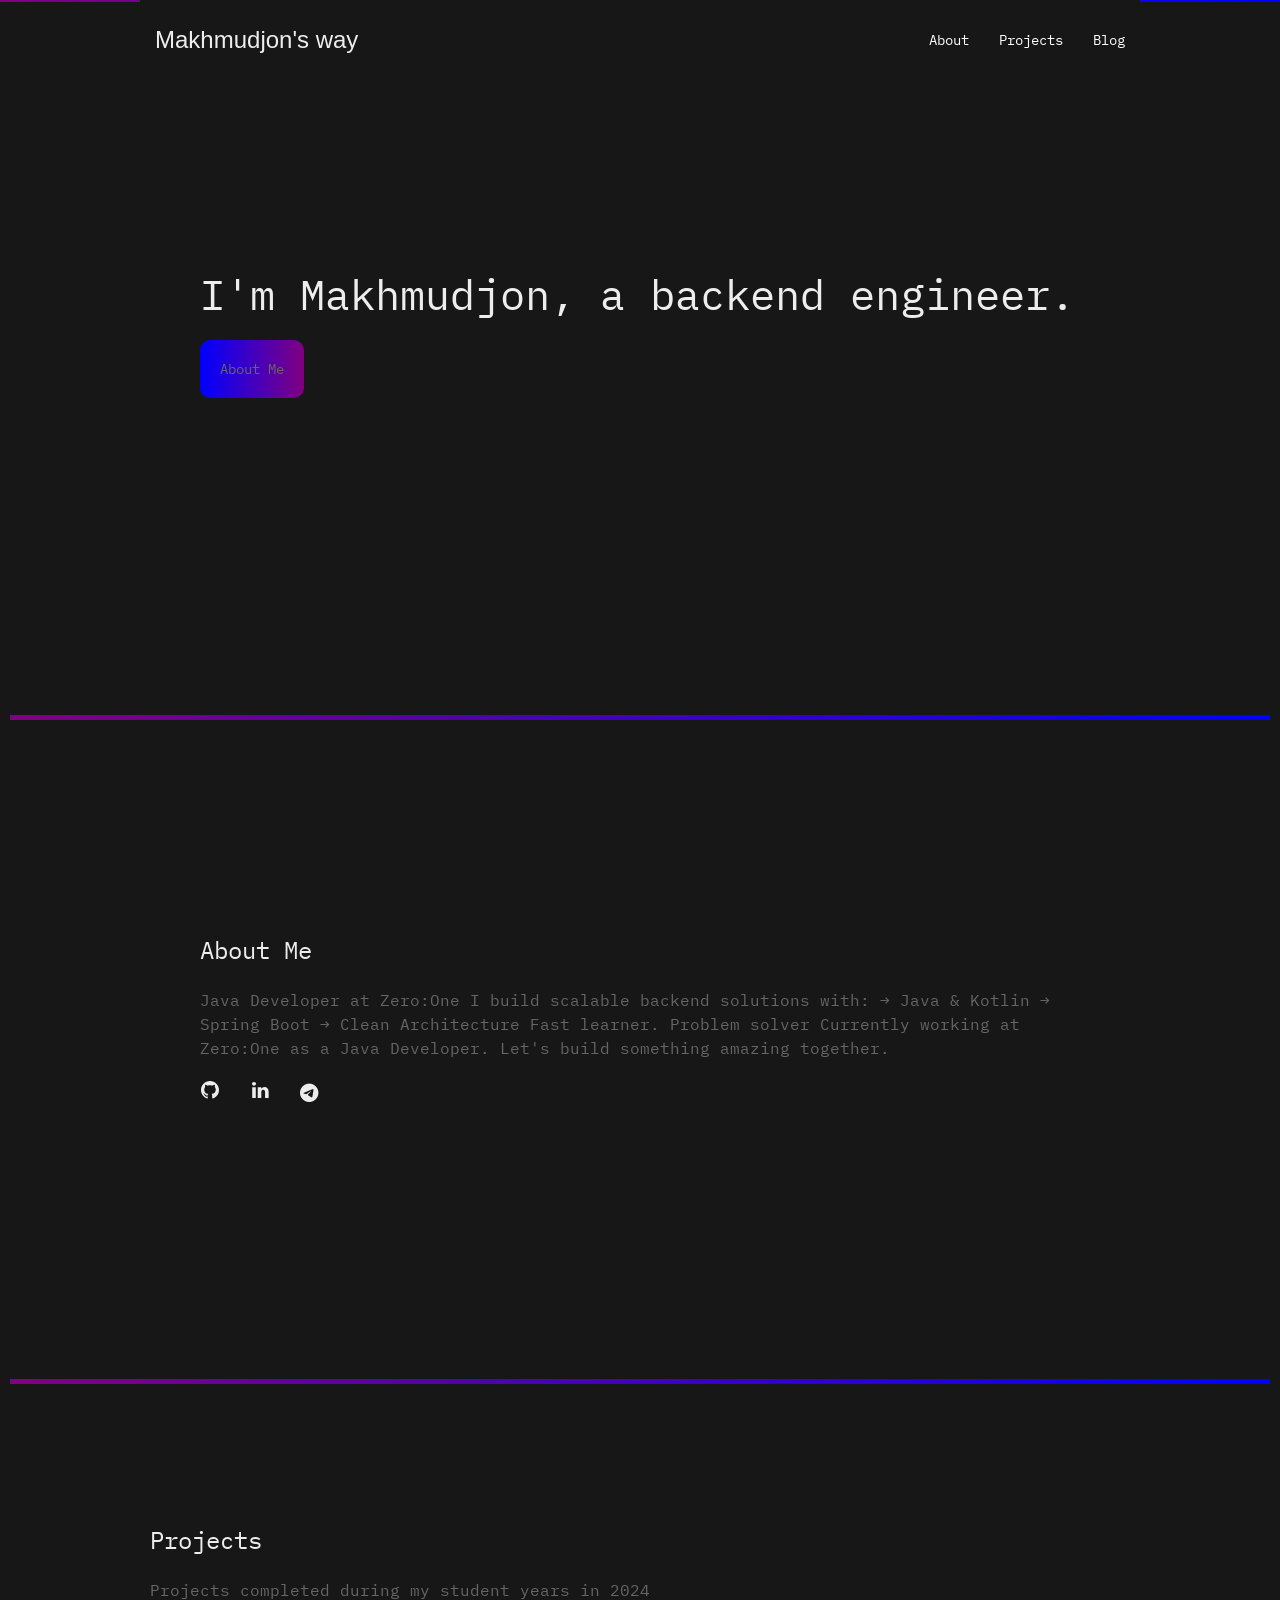
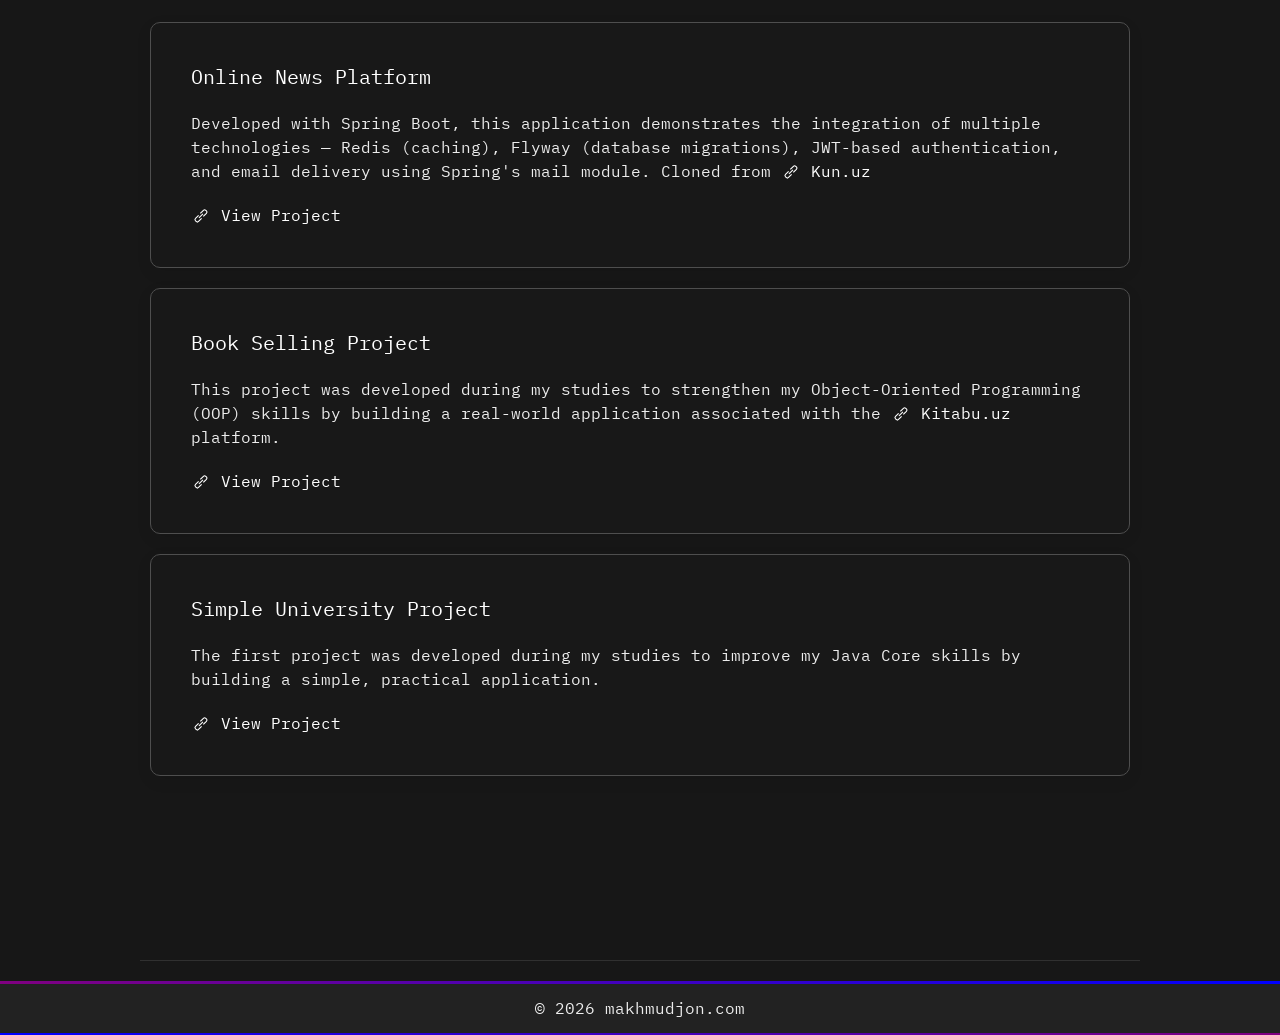
==== commit d4dc1f85: "#smth" ====
--- a/src/main/resources/static/portfolio/index.html
+++ b/src/main/resources/static/portfolio/index.html
@@ -9,6 +9,10 @@
     <script src="js/uikit.js"></script>
     <script src="js/uikit-icons.js"></script>
     <link rel="stylesheet" href="https://cdnjs.cloudflare.com/ajax/libs/font-awesome/6.5.1/css/all.min.css">
+    <link rel="icon" type="image/svg+xml" href="favicon/favicon.svg">
+    <link rel="icon" type="image/png" sizes="32x32" href="/favicon-32x32.png">
+    <link rel="icon" type="image/png" sizes="16x16" href="/favicon-16x16.png">
+    <link rel="apple-touch-icon" sizes="180x180" href="/apple-touch-icon.png">
 
     <title>Portfolio</title>
 
@@ -93,9 +97,12 @@
     <h3 class="uk-margin-xlarge-left uk-light ">About Me</h3>
     <!-- Change here to ur paragraph -->
     <p class="uk-margin-xlarge-left uk-margin-xlarge-right">
-        I craft clean, powerful software solutions using Java, Kotlin & Spring Boot.
-        Fast learner. Problem solver. Your ideas deserve exceptional execution.
-
+        Java Developer at Zero:One
+        I build scalable backend solutions with:
+        → Java & Kotlin
+        → Spring Boot
+        → Clean Architecture
+        Fast learner. Problem solver
         Currently working at Zero:One as a Java Developer.
         Let's build something amazing together.</p>
     <a href="https://github.com/MakhmudjonFoziljonov" class="uk-margin-xlarge-left uk-light uk-button-text social-icon"
